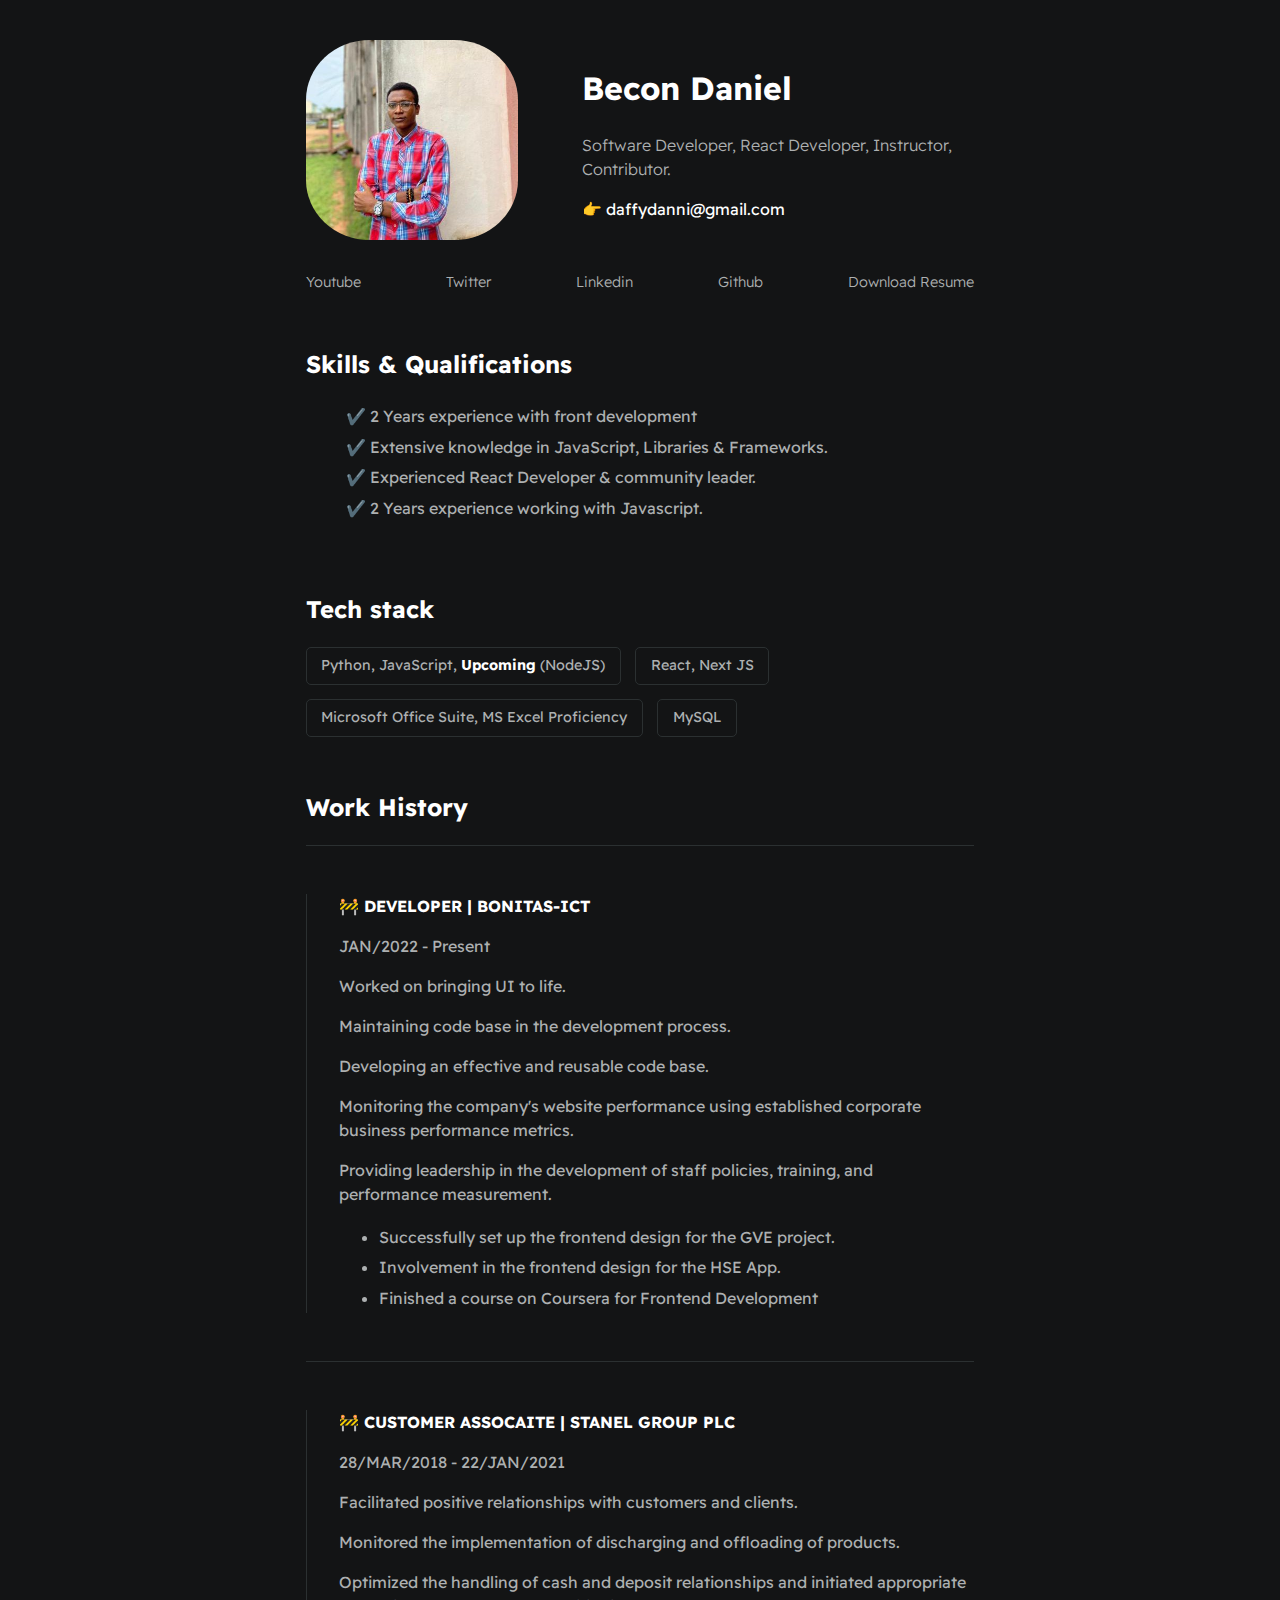
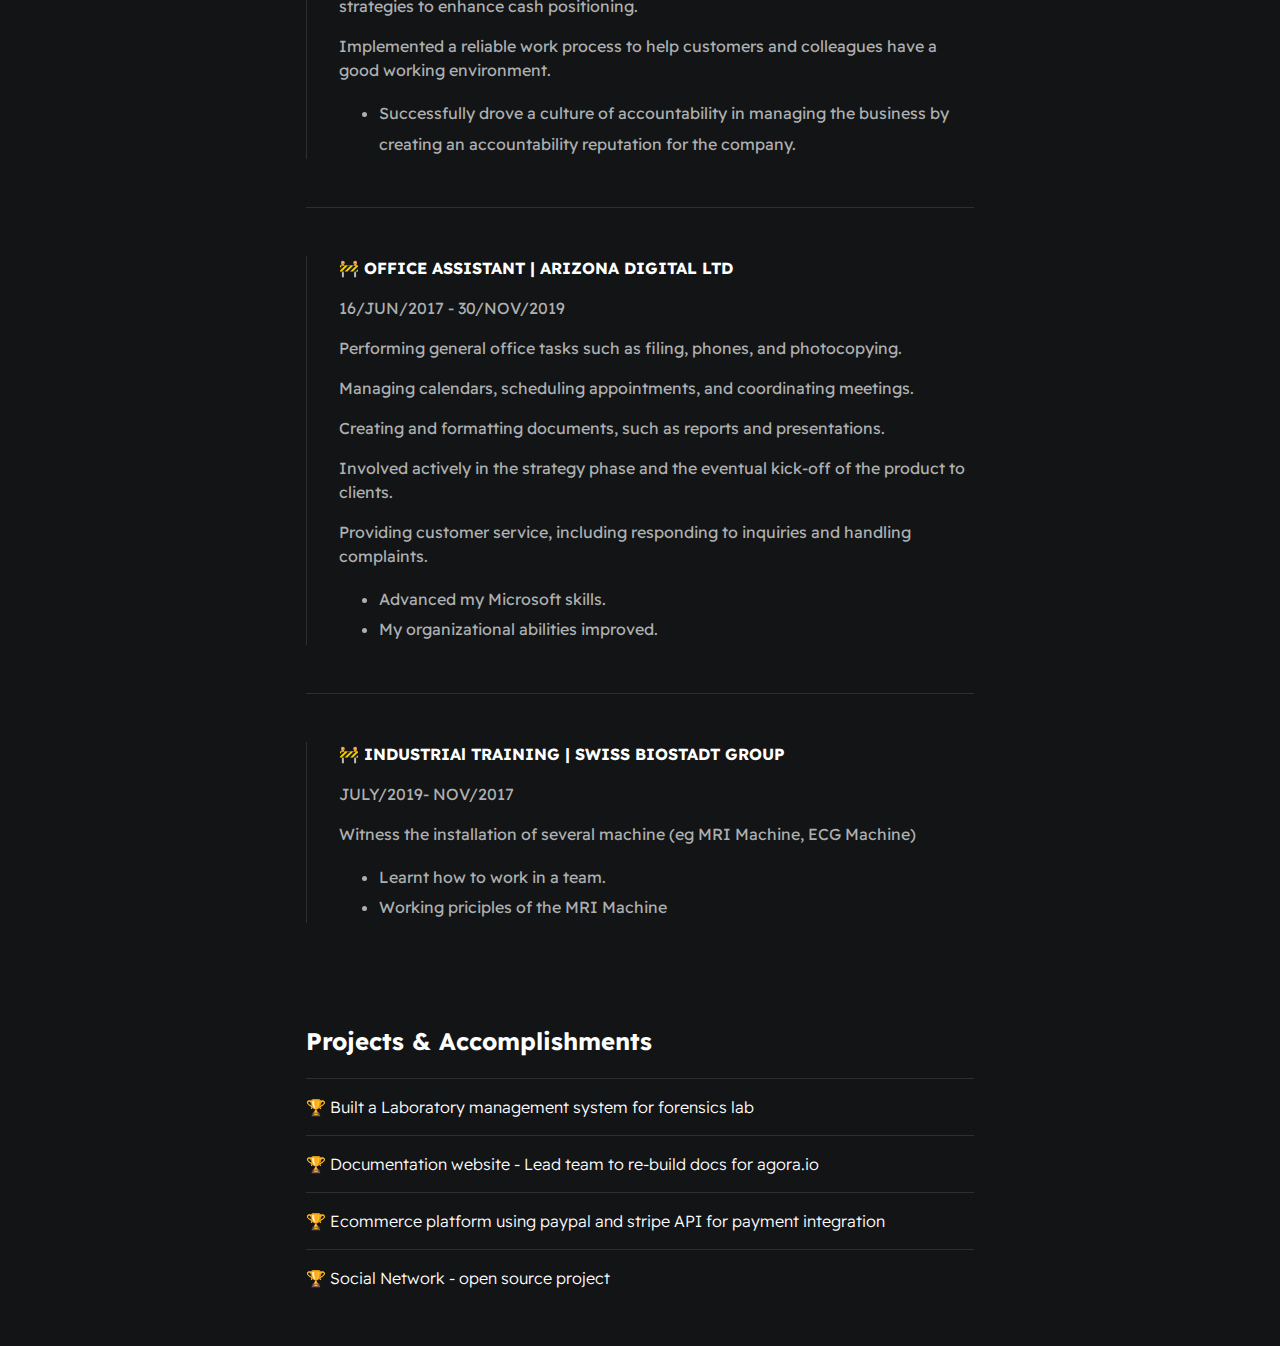
==== index.html @ c9d38bfd "Working code" ====
<!DOCTYPE html>
<html lang="en">
<head>
    <meta charset="UTF-8">
    <meta http-equiv="X-UA-Compatible" content="IE=edge">
    <meta name="viewport" content="width=device-width, initial-scale=1.0">
    <title>Becon Daniel</title>
    <link rel="stylesheet" href="./assets/styles/style.css" type="text/css" media="screen">

</head>
<body>
    
    <div id="container--main">

        <!-- Header Page -->
        <section id="wrapper--hero" class="section--page">
            <img src="./assets/img/daffy.jpg"  alt="" id="profile-pic"/>
            <div>
                <h1 id="user--name">Becon Daniel </h1>
                <p id="bio">
                    Software Developer, React Developer, Instructor, Contributor.
                </p>
                <p id="email"> 👉 daffydanni@gmail.com</p>
            </div>
        </section>

        <!-- Social media link -->
        <section class="section--page">
        
            <div id="socials--list">
                <a href="https://youtube.com/c/btechies" target="_blank">Youtube</a>
                <a href="https://twitter.com/daffydanni__ target="_blank">Twitter</a>
                <a href="https://www.linkedin.com/in/daniel-becon-7b1a49aa/" target="_blank">Linkedin</a>
                <a href="https://github.com/2021BTech" target="_blank">Github</a>
                <a href="./assets/resume/Daniel Resume.pdf" target="_blank">Download Resume</a>
            </div>

        </section>
        <!-- Skills and Qualification -->
        <section class="section--page">
            <h2>Skills & Qualifications</h2>
            <ul id="qualifications--list">
                <li>✔️ 2 Years experience with front development</li>
                <li>✔️ Extensive knowledge in JavaScript, Libraries & Frameworks.</li>
                <li>✔️ Experienced React Developer & community leader. </li>
                <li>✔️ 2 Years experience working with Javascript.</li>
            </ul>
        </section>

        <!-- Tech Stack -->
        <section class="section--page">
            <h2>Tech stack</h2>

            <div id="wrapper--techstack__items">
                <div class="card--techstack"><span>Python, JavaScript, <b>Upcoming</b> (NodeJS)</span></div>
                <div class="card--techstack"><span>React, Next JS</span></div>
                <div class="card--techstack"><span>Microsoft Office Suite, MS Excel Proficiency</span></div>
                <div class="card--techstack"><span> MySQL</span></div>
            </div>
        </section>

        <!-- Work Experience -->
        <section id="work-history-wrapper" class="section--page">
            <h2>Work History</h2>

            <div class="line-break"></div>
            <div class="card--work-history">
                <strong>🚧 DEVELOPER  | BONITAS-ICT</strong>
                <p>JAN/2022 - Present</p>
                <p>Worked on bringing UI to life.</p>
                <p>Maintaining code base in the development process.</p>
                <p>Developing an effective and reusable code base.</p>
                <p>Monitoring the company's website performance using established corporate business
                    performance metrics.
                </p>
                <p>Providing leadership in the development of staff policies, training, and performance
                    measurement.
                </p>
                <ul>
                    <li>Successfully set up the frontend design for the GVE project.</li>
                    <li>Involvement in the frontend design for the HSE App.</li>
                    <li>Finished a course on Coursera for Frontend Development</li>
                </ul>
            </div>

            <div class="line-break"></div>

            <div class="card--work-history">
                <strong>🚧 CUSTOMER ASSOCAITE | STANEL GROUP PLC</strong>
                <p>28/MAR/2018 - 22/JAN/2021 </p>
                <p>Facilitated positive relationships with customers and clients.</p>
                <p> Monitored the implementation of discharging and offloading of products.</p>
                <p>Optimized the handling of cash and deposit relationships and initiated appropriate strategies
                    to enhance cash positioning.
                </p>
                <p>Implemented a reliable work process to help customers and colleagues have a good working
                    environment.
                </p>
                <ul>
                    <li>Successfully drove a culture of accountability in managing the business by creating an
                        accountability reputation for the company.
                    </li>
                </ul>
            </div>

            <div class="line-break"></div>

            <div class="card--work-history">
                <strong>🚧 OFFICE ASSISTANT | ARIZONA DIGITAL LTD</strong>
                <p>16/JUN/2017 - 30/NOV/2019</p>
                <p>Performing general office tasks such as filing, phones, and photocopying.</p>
                <p>Managing calendars, scheduling appointments, and coordinating meetings.</p>
                <p>Creating and formatting documents, such as reports and presentations.</p>
                <p>Involved actively in the strategy phase and the eventual kick-off of the product to clients.</p>
                <p>Providing customer service, including responding to inquiries and handling complaints.</p>
                <ul>
                    <li>Advanced my Microsoft skills.</li>
                    <li>My organizational abilities improved.</li>
                </ul>
            </div>

            <div class="line-break"></div>

            <div class="card--work-history">
                <strong>🚧 INDUSTRIAl TRAINING | SWISS BIOSTADT GROUP</strong>
                <p>JULY/2019- NOV/2017</p>
                <p>Witness the installation of several machine (eg MRI Machine, ECG Machine)</p>
                <ul>
                    <li>Learnt how to work in a team.</li>
                    <li>Working priciples of the MRI Machine</li>
                </ul>
            </div>
        </section>

        <section class="section--page">
            <h2>Projects & Accomplishments</h2>

            <div class="card--project">
                <a href=""><span>🏆 </span>Built a Laboratory management system for forensics lab</a>
            </div>

            <div class="card--project">
                <a href="" ><span>🏆 </span>Documentation website - Lead team to re-build docs for agora.io</a>
            </div>

            <div class="card--project">
                <a href="" ><span>🏆 </span>Ecommerce platform using paypal and stripe API for payment integration</a>
            </div>

            <div class="card--project">
                <a href=""><span>🏆 </span>Social Network - open source project</a>
            </div>

        </section>

       
    </div>
</body>
</html>
---- assets/styles/style.css ----
@import url('https://fonts.googleapis.com/css2?family=Readex+Pro:wght@300;400;500;600;700&display=swap');

:root{
    --mainTextColor-light:#000;
    --secondaryTextColor-light:rgb(51 51 51);
    --mainLinkColor-light:#0da2b8;
    --mainBorderColor-light:rgb(218, 218, 218);
    --mainBgColor-light:rgb(249, 250,251);

    --mainTextColor-dark:#fff;
    --secondaryTextColor-dark:#adb0b1;
    --mainLinkColor-dark:rgb(30, 190,214);
    --mainBorderColor-dark:#2b3031;
    --mainBgColor-dark:#131415;
    
    --mainTextColor:var(--mainTextColor-dark);
    --secondaryTextColor:var(--secondaryTextColor-dark);
    --mainLinkColor:var(--mainLinkColor-dark);
    --mainBorderColor:var(--mainBorderColor-dark);
    --mainBgColor:var(--mainBgColor-dark);

}


*{
    font-family: 'Readex Pro';
    line-height: 1.5em;
    box-sizing: border-box;
    color: var(--mainTextColor);
    
}

body{
    background-color: var(--mainBgColor);            
}

p, span, li{
    color: var(--secondaryTextColor);
    font-size: 1em;
}

a{
    text-decoration: none;
    color: var(--mainLinkColor);
    font-weight: 500;
}

li{
    line-height: 1.9em;
}

#container--main{
    max-width: 700px;
    margin: 0 auto;
    padding: 1em;
}

.section--page{
    padding-top: 1em;
    padding-bottom: 1em;
}

#wrapper--hero{
    display: flex;
    align-items: center;
    gap: 4em;
}

#bio, a{
    font-weight: 300;
}

#user-name{
    font-size: 48px;
    line-height: 1em;
}

#profile-pic{
    width: 250px;
    height: 200px;
    object-fit: cover;
    border-radius: 30%;
}

#email{
    color: var(--mainTextColor);
}

#socials--list{
    display: flex;
    justify-content: space-between;
    column-gap: 1em;
    flex-wrap: wrap;
}

#socials--list a{
    font-weight: 300;
    color: var(--secondaryTextColor);
    font-size: 0.9em;
    transition: 0.3s;
}

#socials--list a:hover{
    font-weight: 100;
    color: var(--mainLinkColor);
    font-size: 0.9em;
}

#qualifications--list{
    list-style: none;
}

#wrapper--techstack__items{
    display: flex;
    flex-wrap: wrap;
    gap: 1em;
    font-size: 0.9em;
}

.card--techstack{
    border: 1px solid var(--mainBorderColor);
    border-radius: 5px;
    padding: 0.5em 1em;
    align-items: center;
}

.card--project{
    padding-top: 1em;
    padding-bottom: 1em;
    border-top: 1px solid var(--mainBorderColor);
}

.card--project a{
    color: var(--mainTextColor);

    transition: 0.3s;
}

.card--project a:hover{
    color: rgb(30, 190,214);

}

.card--work-history{
    border-left: 1px solid var(--mainBorderColor);
    margin-top: 3em;
    margin-bottom: 3em;
    padding-left: 2em;
}

.line-break{
    background-color: var(--mainBorderColor);
    height: 1px;
}


@media(max-width:600px){

    .section--page{
        padding-top: 1em;
        padding-bottom: 1em;
    }

    #wrapper--hero{
        display: flex;
        align-items: center;
        gap: 1em;
    }

    #profile-pic{
        width: 200px;
        height: 200px;
    }

    #wrapper--hero{
        flex-direction: column;
    }

    .card--work-history{
        border-left: none;
        padding-left: 0;
    }
}
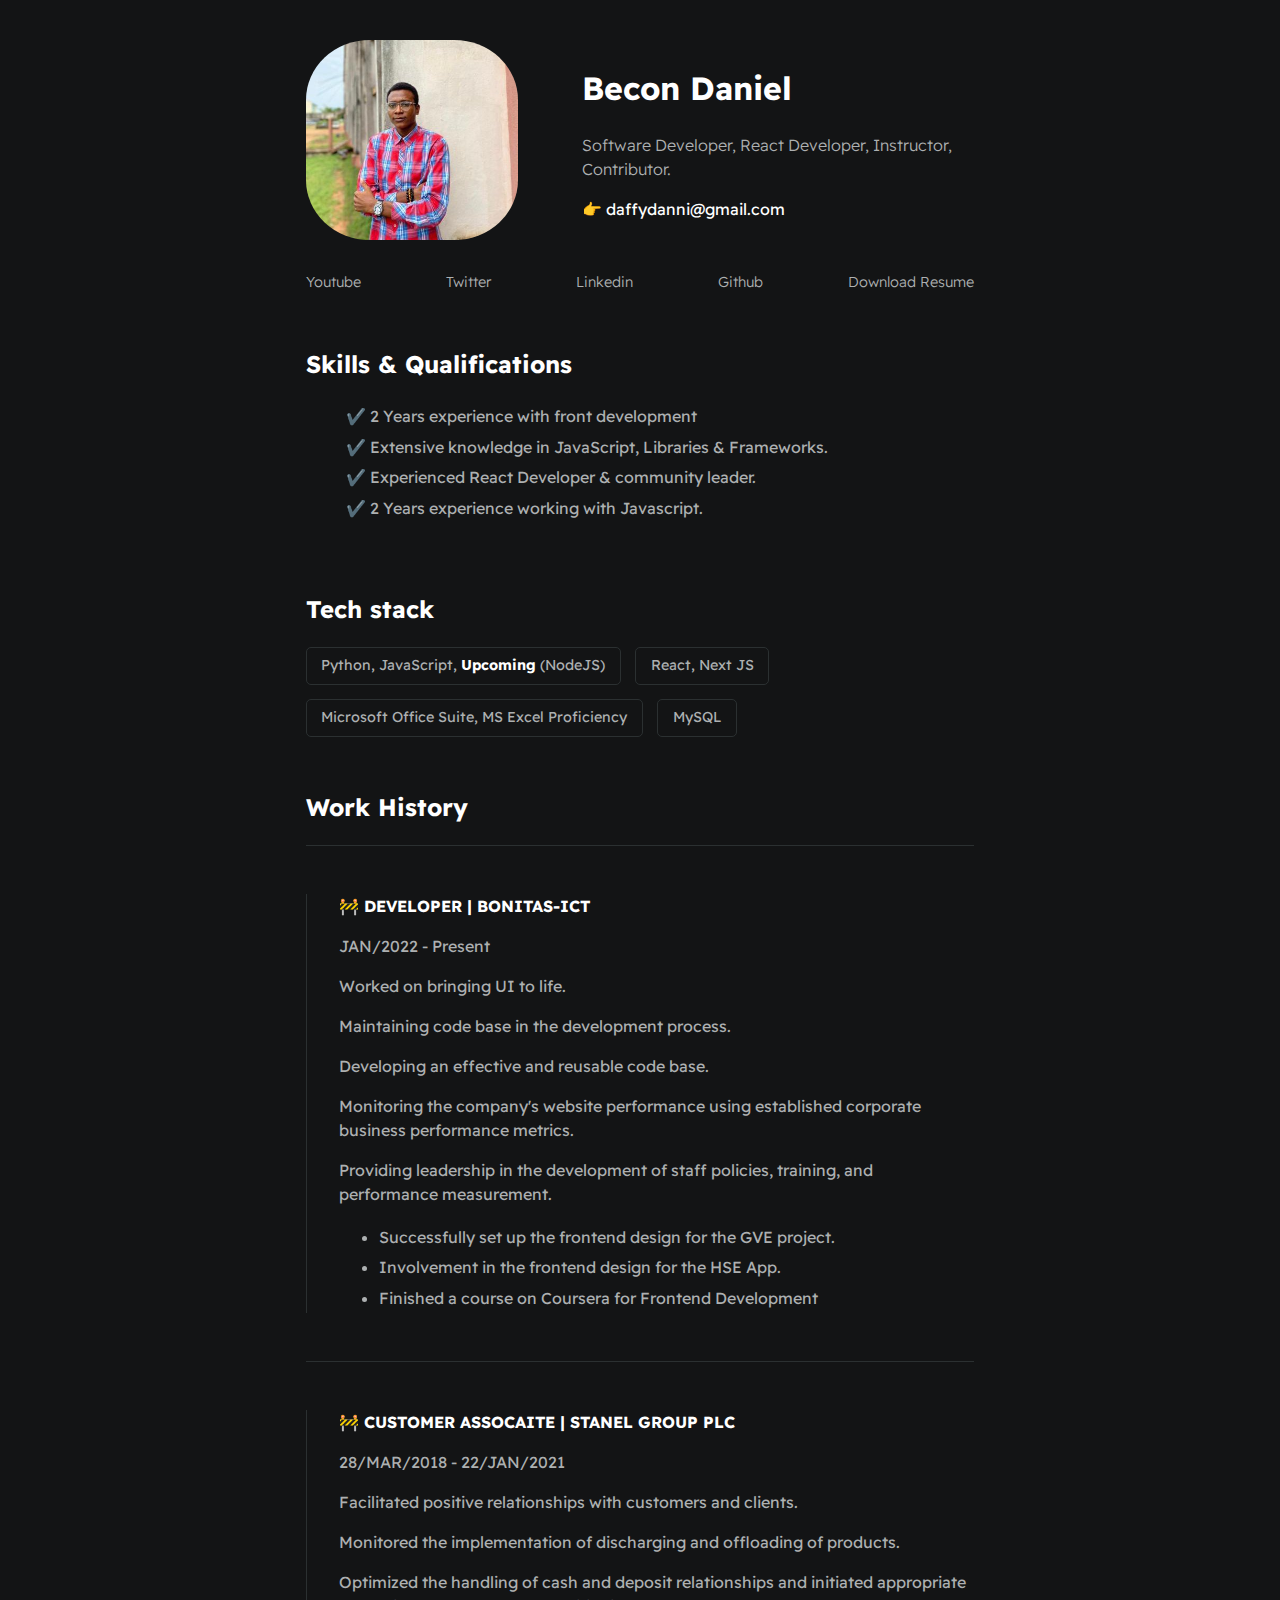
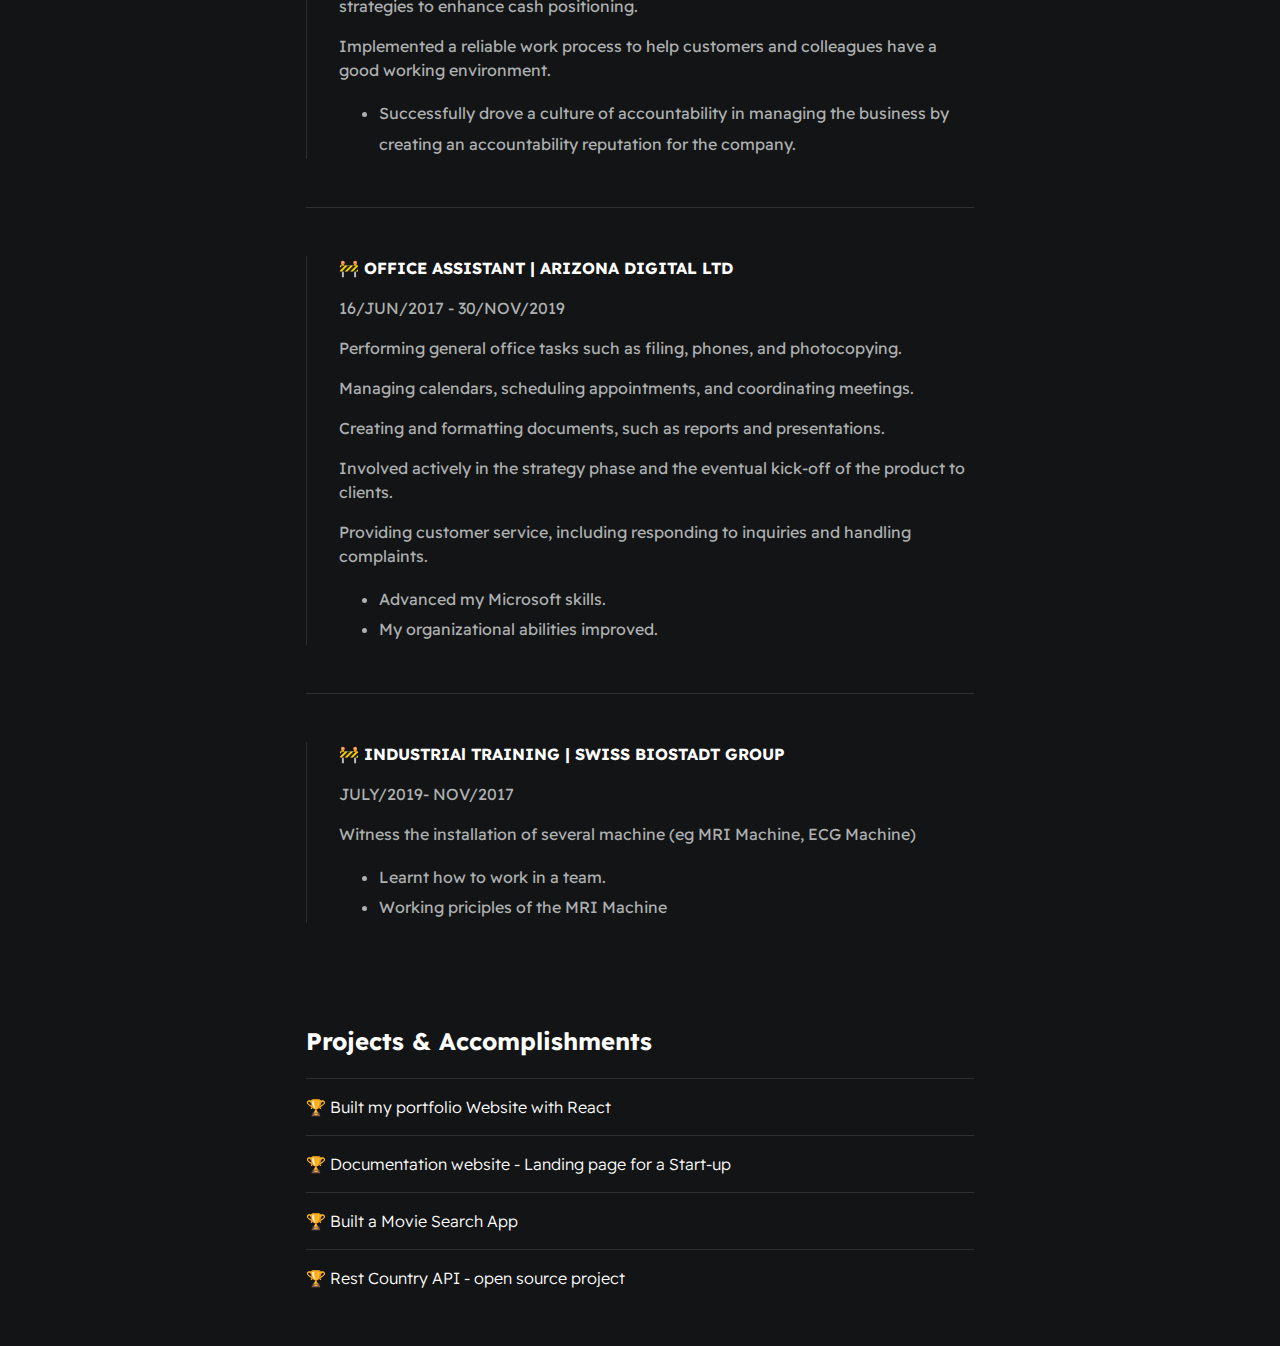
==== commit 6e754167: "final push" ====
--- a/index.html
+++ b/index.html
@@ -132,23 +132,24 @@
             </div>
         </section>
 
+        <!-- Project and accomplishment -->
         <section class="section--page">
             <h2>Projects & Accomplishments</h2>
 
             <div class="card--project">
-                <a href=""><span>🏆 </span>Built a Laboratory management system for forensics lab</a>
+                <a href="https://daffydev.vercel.app/"><span>🏆 </span>Built my portfolio Website with React</a>
             </div>
 
             <div class="card--project">
-                <a href="" ><span>🏆 </span>Documentation website - Lead team to re-build docs for agora.io</a>
+                <a href="https://asiiko-iota.vercel.app/" ><span>🏆 </span>Documentation website - Landing page for a Start-up</a>
             </div>
 
             <div class="card--project">
-                <a href="" ><span>🏆 </span>Ecommerce platform using paypal and stripe API for payment integration</a>
+                <a href="https://crunchy-movies.vercel.app/" ><span>🏆 </span> Built a Movie Search App</a>
             </div>
 
             <div class="card--project">
-                <a href=""><span>🏆 </span>Social Network - open source project</a>
+                <a href="https://rest-countries-api-2021btech.vercel.app/"><span>🏆 </span>Rest Country API - open source project</a>
             </div>
 
         </section>
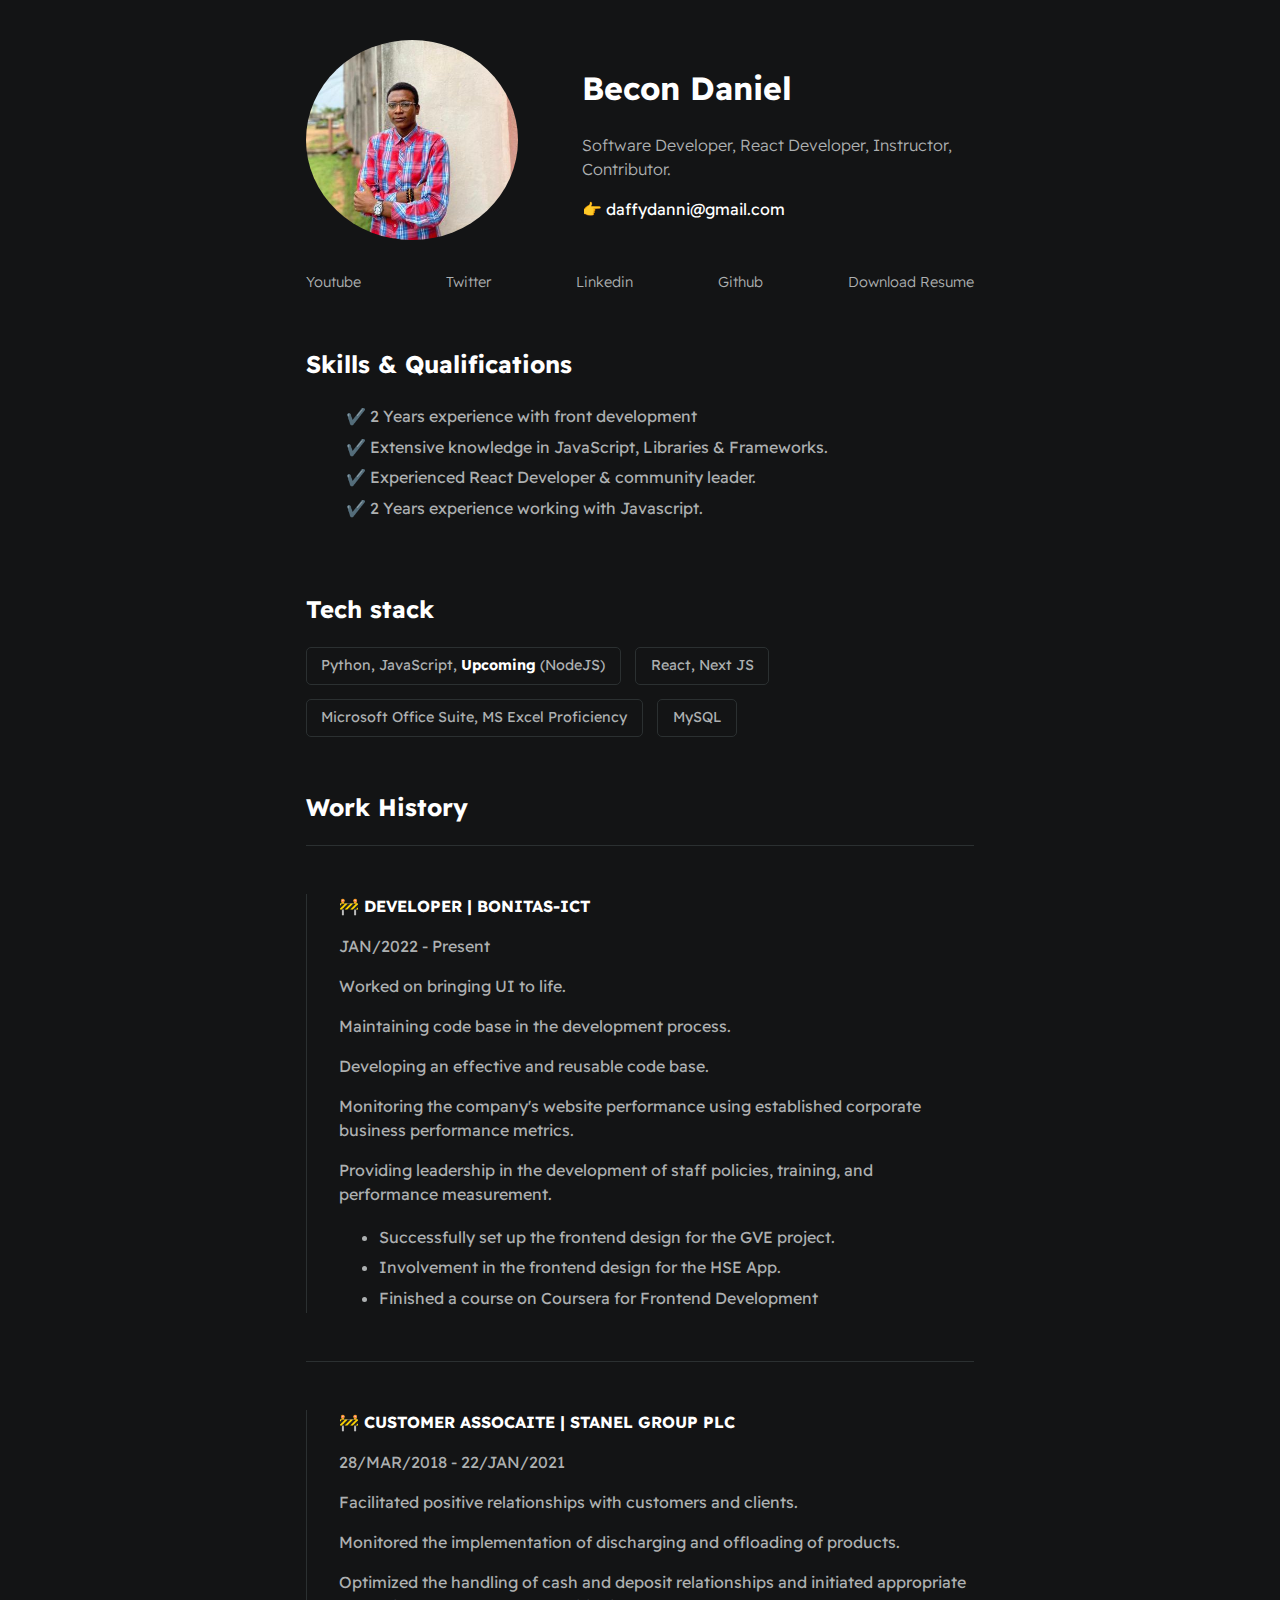
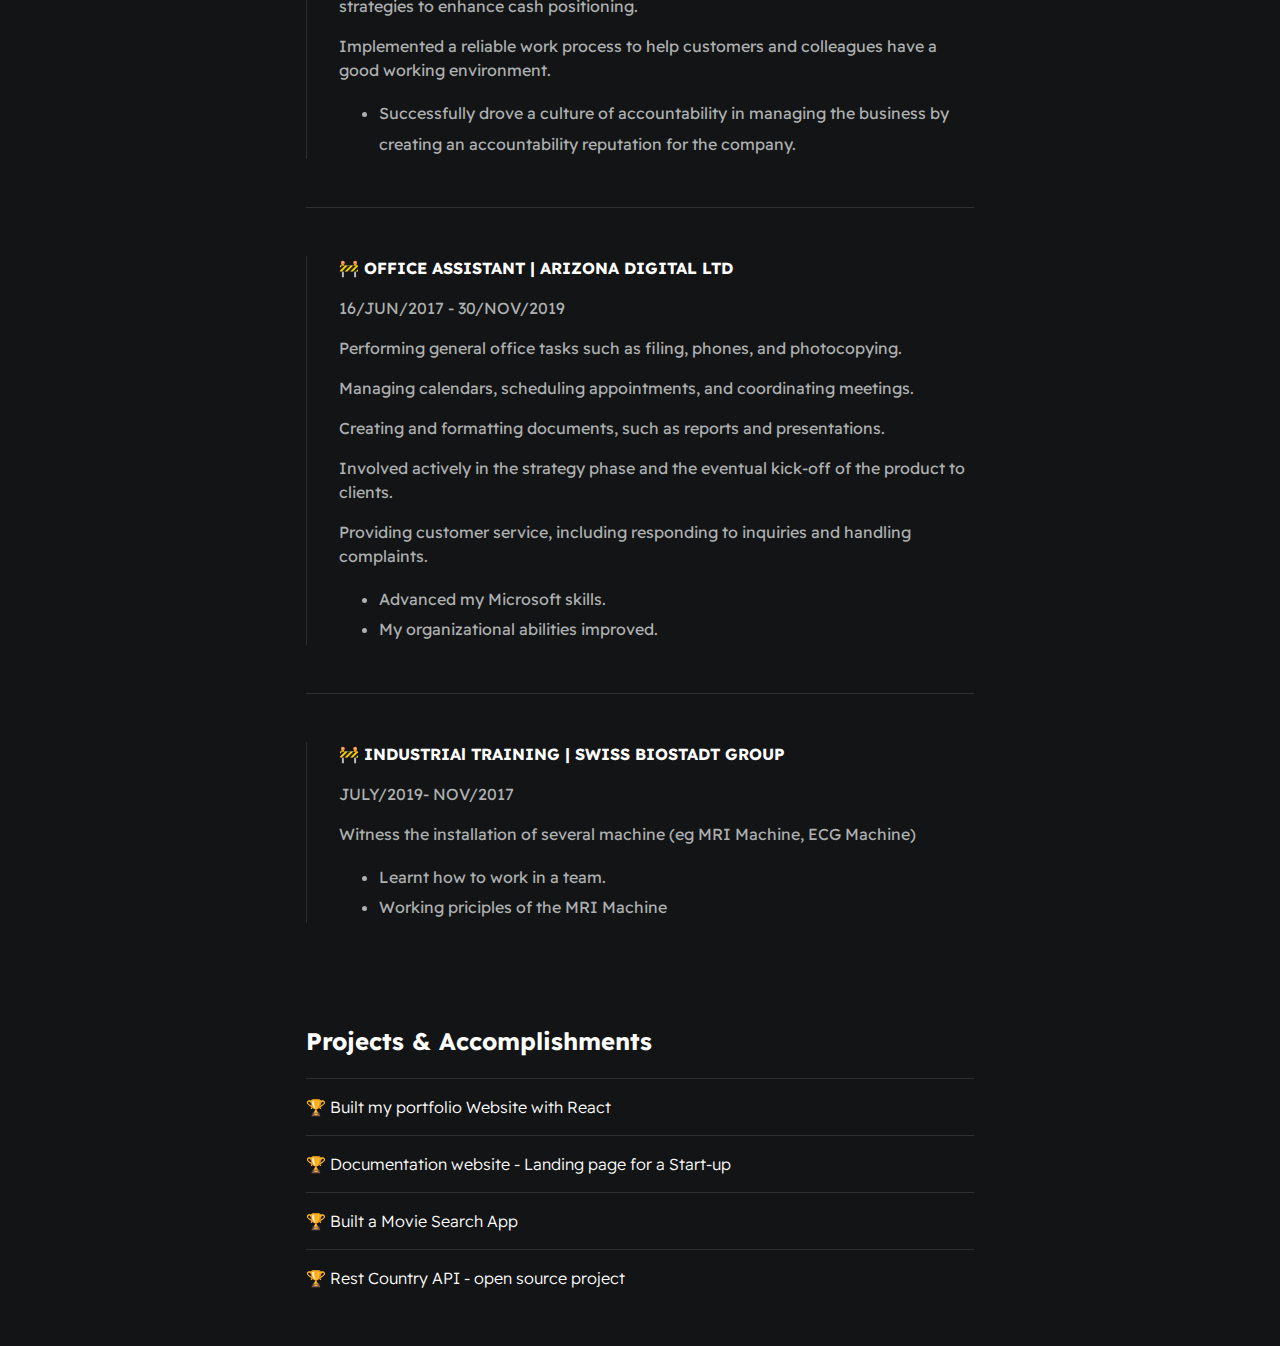
==== commit e38b66ae: "update" ====
--- a/index.html
+++ b/index.html
@@ -137,19 +137,19 @@
             <h2>Projects & Accomplishments</h2>
 
             <div class="card--project">
-                <a href="https://daffydev.vercel.app/"><span>🏆 </span>Built my portfolio Website with React</a>
+                <a href="project.html"><span>🏆 </span>Built my portfolio Website with React</a>
             </div>
 
             <div class="card--project">
-                <a href="https://asiiko-iota.vercel.app/" ><span>🏆 </span>Documentation website - Landing page for a Start-up</a>
+                <a href="project1.html" ><span>🏆 </span>Documentation website - Landing page for a Start-up</a>
             </div>
 
             <div class="card--project">
-                <a href="https://crunchy-movies.vercel.app/" ><span>🏆 </span> Built a Movie Search App</a>
+                <a href="project2.html"><span>🏆 </span> Built a Movie Search App</a>
             </div>
 
             <div class="card--project">
-                <a href="https://rest-countries-api-2021btech.vercel.app/"><span>🏆 </span>Rest Country API - open source project</a>
+                <a href="project3.html"><span>🏆 </span>Rest Country API - open source project</a>
             </div>
 
         </section>
--- a/assets/styles/style.css
+++ b/assets/styles/style.css
@@ -79,7 +79,7 @@
     width: 250px;
     height: 200px;
     object-fit: cover;
-    border-radius: 30%;
+    border-radius: 50%;
 }
 
 #email{
